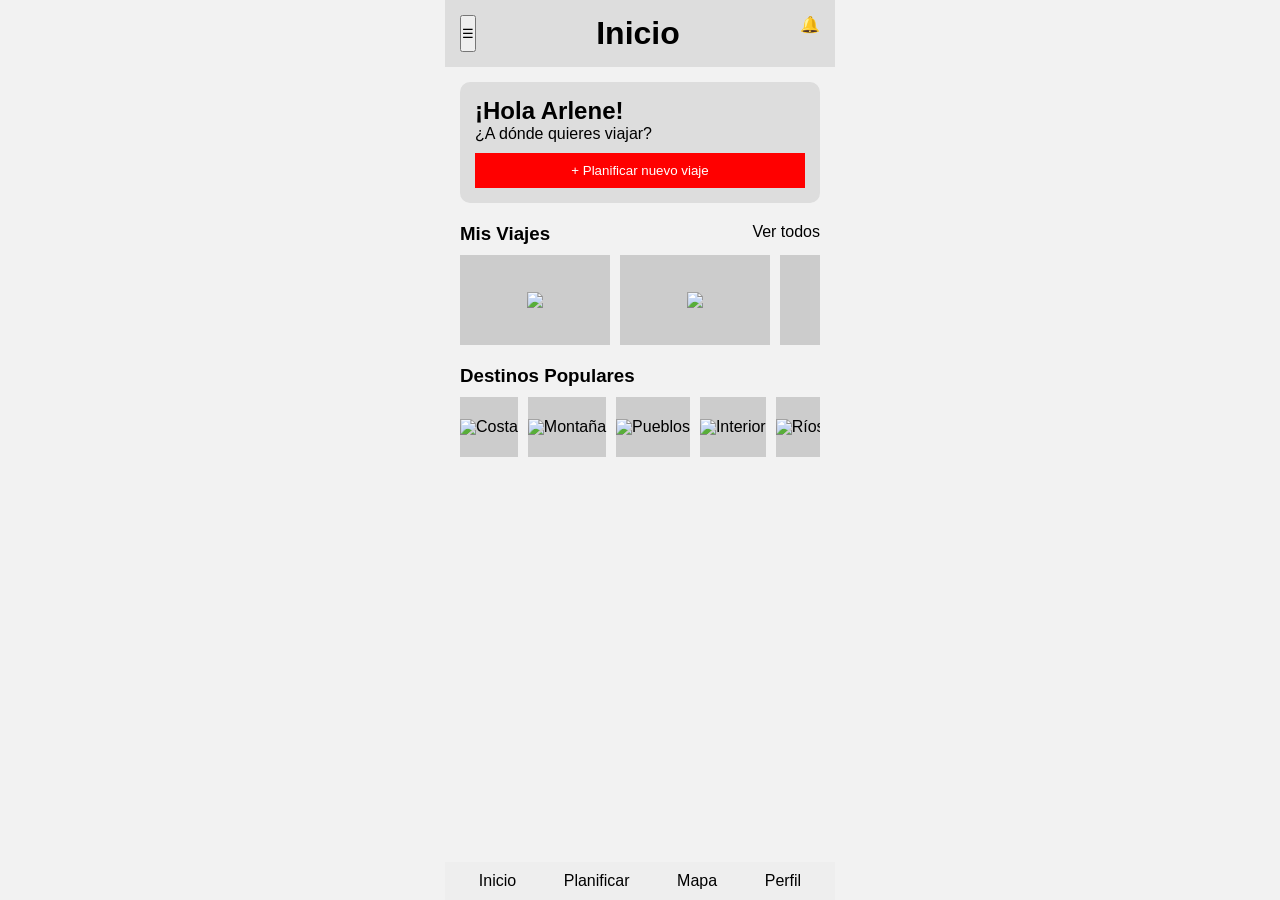
==== index.html @ 8dd20745 "Update index.html" ====
<!DOCTYPE html>
<html lang="es">
<head>
  <meta charset="UTF-8">
  <meta name="viewport" content="width=device-width, initial-scale=1.0">
  <title>Planicamper</title>
  <link rel="stylesheet" href="styles.css">
</head>
<body>

<!-- MENÚ -->
<div id="menu" class="menu">
  <div class="logo">LOGO PLANICAMPER</div>

  <div class="user">
    <div class="avatar"></div>
    <span>Arlene Mckinney</span>
  </div>

  <ul class="menu-items">
    <li>Inicio</li>
    <li>Mis viajes</li>
    <li>Planificar viaje</li>
    <li>Destinos</li>
    <li>Ruta</li>
    <li>Ajustes</li>
  </ul>
</div>

<div id="overlay" class="overlay"></div>

<!-- APP -->
<div class="app">

<header class="header">
  <button id="menuBtn">☰</button>
  <h1>Inicio</h1>
  <span>🔔</span>
</header>

<main class="content">

  <div class="welcome">
    <h2>¡Hola Arlene!</h2>
    <p>¿A dónde quieres viajar?</p>
    <button class="primary-btn">+ Planificar nuevo viaje</button>
  </div>

  <!-- MIS VIAJES -->
  <div class="section">
    <div class="section-header">
      <h3>Mis Viajes</h3>
      <span>Ver todos</span>
    </div>

    <div class="scroll-container">
      <div class="card"><img src="Iniciofotos/1.jpg"></div>
      <div class="card"><img src="Iniciofotos/2.jpg"></div>
      <div class="card"><img src="Iniciofotos/3.jpg"></div>
      <div class="card"><img src="Iniciofotos/4.jpg"></div>
      <div class="card"><img src="Iniciofotos/5.jpg"></div>
    </div>
  </div>

  <!-- DESTINOS -->
  <div class="section">
    <h3>Destinos Populares</h3>

    <div class="scroll-container">
      <div class="small-card">
        <img src="Iniciofotos/6.jpg">
        <span>Costa</span>
      </div>
      <div class="small-card">
        <img src="Iniciofotos/7.jpg">
        <span>Montaña</span>
      </div>
      <div class="small-card">
        <img src="Iniciofotos/8.jpg">
        <span>Pueblos</span>
      </div>
      <div class="small-card">
        <img src="Iniciofotos/9.jpg">
        <span>Interior</span>
      </div>
      <div class="small-card">
        <img src="Iniciofotos/10.jpg">
        <span>Ríos</span>
      </div>
    </div>
  </div>

</main>

<nav class="bottom-nav">
  <div>Inicio</div>
  <div>Planificar</div>
  <div>Mapa</div>
  <div>Perfil</div>
</nav>

</div>

<script src="script.js"></script>
</body>
</html>
</html>
---- styles.css ----
* {
  margin: 0;
  padding: 0;
  box-sizing: border-box;
  font-family: Arial;
}

body {
  background: #f2f2f2;
  max-width: 390px;
  margin: auto;
}

/* MENU */
.menu {
  position: fixed;
  left: -260px;
  top: 0;
  width: 260px;
  height: 100%;
  background: #2f2f2f;
  color: white;
  transition: 0.3s;
  z-index: 1000;
  padding: 20px;
}

.menu.active {
  left: 0;
}

.overlay {
  position: fixed;
  width: 100%;
  height: 100%;
  background: rgba(0,0,0,0.4);
  opacity: 0;
  visibility: hidden;
  transition: 0.3s;
}

.overlay.active {
  opacity: 1;
  visibility: visible;
}

/* HEADER */
.header {
  display: flex;
  justify-content: space-between;
  background: #ddd;
  padding: 15px;
}

/* CONTENT */
.content {
  padding: 15px;
}

/* WELCOME */
.welcome {
  background: #ddd;
  padding: 15px;
  border-radius: 10px;
}

.primary-btn {
  background: red;
  color: white;
  border: none;
  padding: 10px;
  margin-top: 10px;
  width: 100%;
}

/* SECTION */
.section {
  margin-top: 20px;
}

.section-header {
  display: flex;
  justify-content: space-between;
}

/* 🔥 SCROLL REAL */
.scroll-container {
  display: flex;
  overflow-x: scroll;
  gap: 10px;
  margin-top: 10px;
}

/* IMPORTANTE */
.card {
  min-width: 150px; /* 👈 fuerza scroll */
  height: 90px;
  background: #ccc;
  display: flex;
  justify-content: center;
  align-items: center;
}

/* DESTINOS */
.cards {
  display: flex;
  gap: 10px;
  margin-top: 10px;
}

.small-card {
  flex: 1;
  background: #ccc;
  height: 60px;
  display: flex;
  justify-content: center;
  align-items: center;
}

/* NAV */
.bottom-nav {
  position: fixed;
  bottom: 0;
  width: 100%;
  max-width: 390px;
  display: flex;
  justify-content: space-around;
  background: #eee;
  padding: 10px;
}
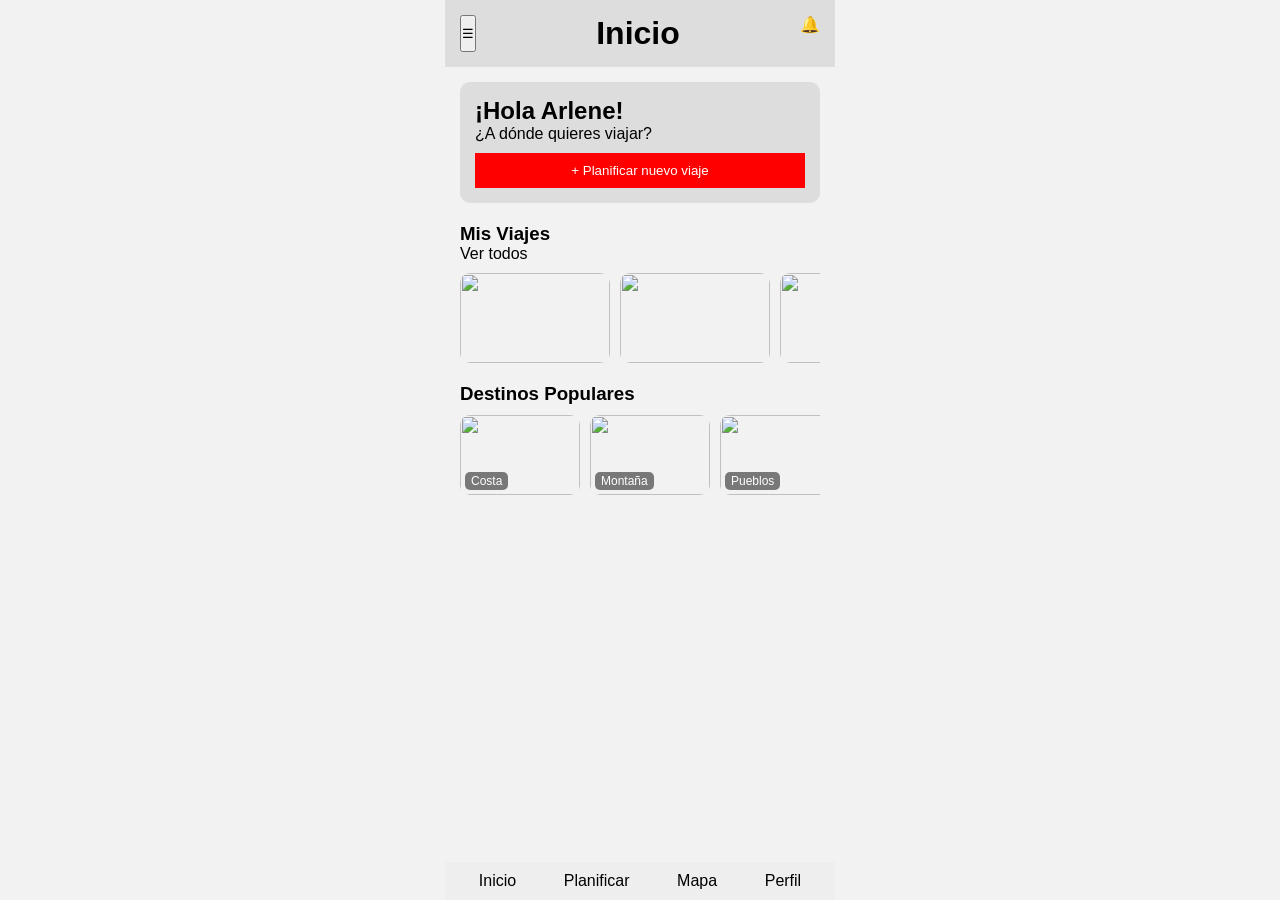
==== commit b7bea522: "Update index.html" ====
--- a/index.html
+++ b/index.html
@@ -104,4 +104,3 @@
 <script src="script.js"></script>
 </body>
 </html>
-</html>
--- a/styles.css
+++ b/styles.css
@@ -78,43 +78,58 @@
   margin-top: 20px;
 }
 
-.section-header {
+/* SCROLL */
+.scroll-container {
   display: flex;
-  justify-content: space-between;
+  overflow-x: auto;
+  gap: 10px;
+  margin-top: 10px;
+  cursor: grab;
 }
 
-/* 🔥 SCROLL REAL */
-.scroll-container {
-  display: flex;
-  overflow-x: scroll;
-  gap: 10px;
-  margin-top: 10px;
+.scroll-container::-webkit-scrollbar {
+  display: none;
 }
 
-/* IMPORTANTE */
+/* MIS VIAJES */
 .card {
-  min-width: 150px; /* 👈 fuerza scroll */
+  min-width: 150px;
   height: 90px;
-  background: #ccc;
-  display: flex;
-  justify-content: center;
-  align-items: center;
+  border-radius: 10px;
+  overflow: hidden;
+}
+
+.card img {
+  width: 100%;
+  height: 100%;
+  object-fit: cover;
 }
 
 /* DESTINOS */
-.cards {
-  display: flex;
-  gap: 10px;
-  margin-top: 10px;
+.small-card {
+  min-width: 120px;
+  height: 80px;
+  position: relative;
+  border-radius: 10px;
+  overflow: hidden;
+  flex: 0 0 auto;
 }
 
-.small-card {
-  flex: 1;
-  background: #ccc;
-  height: 60px;
-  display: flex;
-  justify-content: center;
-  align-items: center;
+.small-card img {
+  width: 100%;
+  height: 100%;
+  object-fit: cover;
+}
+
+.small-card span {
+  position: absolute;
+  bottom: 5px;
+  left: 5px;
+  color: white;
+  font-size: 12px;
+  background: rgba(0,0,0,0.5);
+  padding: 2px 6px;
+  border-radius: 5px;
 }
 
 /* NAV */
@@ -127,4 +142,4 @@
   justify-content: space-around;
   background: #eee;
   padding: 10px;
-}+}
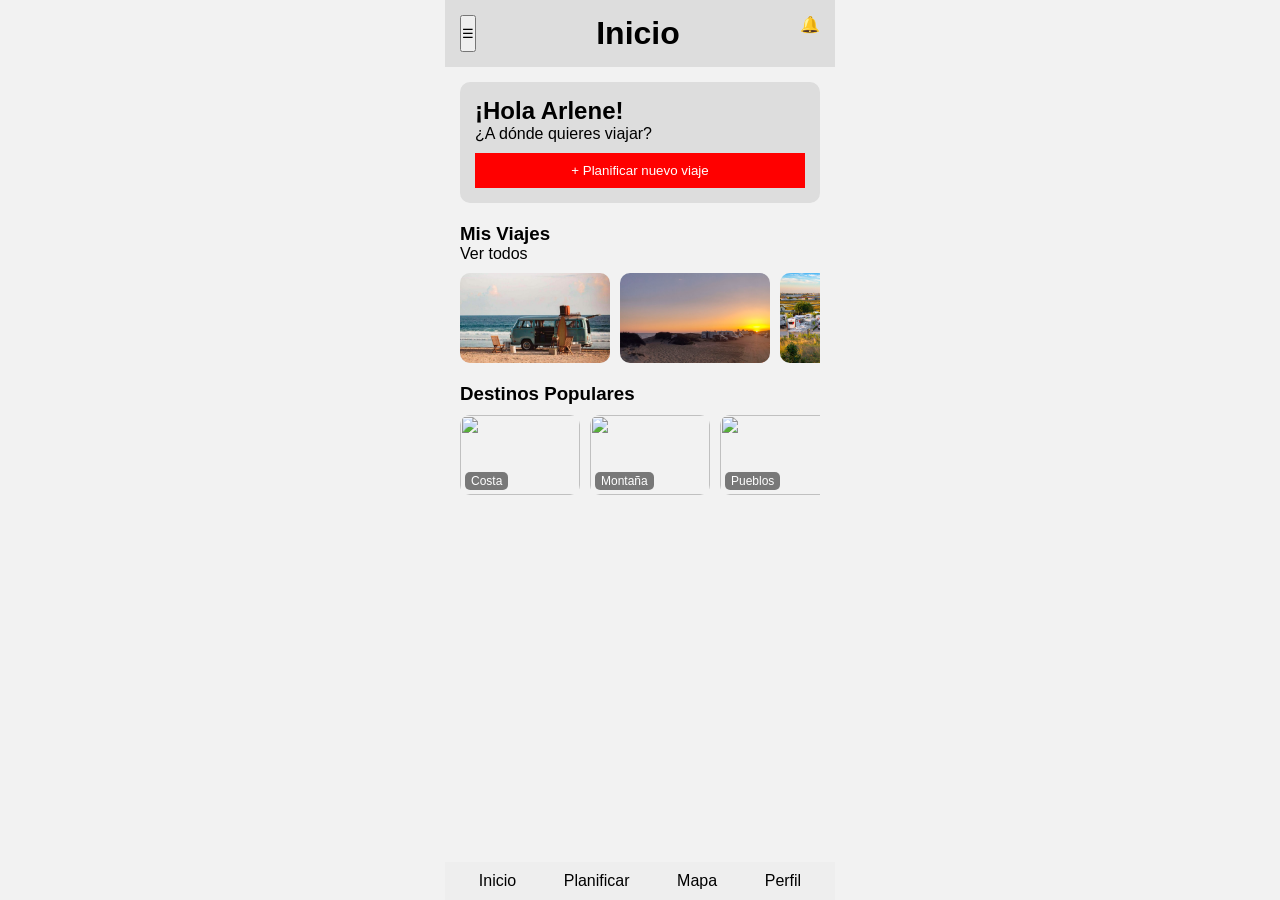
==== commit dbdcd7ce: "Update index.html" ====
--- a/index.html
+++ b/index.html
@@ -54,11 +54,11 @@
     </div>
 
     <div class="scroll-container">
-      <div class="card"><img src="Iniciofotos/1.jpg"></div>
-      <div class="card"><img src="Iniciofotos/2.jpg"></div>
-      <div class="card"><img src="Iniciofotos/3.jpg"></div>
-      <div class="card"><img src="Iniciofotos/4.jpg"></div>
-      <div class="card"><img src="Iniciofotos/5.jpg"></div>
+      <div class="card"><img src="InicioFotos/1.jpg"></div>
+      <div class="card"><img src="InicioFotos/2.jpg"></div>
+      <div class="card"><img src="InicioFotos/3.jpg"></div>
+      <div class="card"><img src="InicioFotos/4.jpg"></div>
+      <div class="card"><img src="InicioFotos/5.jpg"></div>
     </div>
   </div>
 
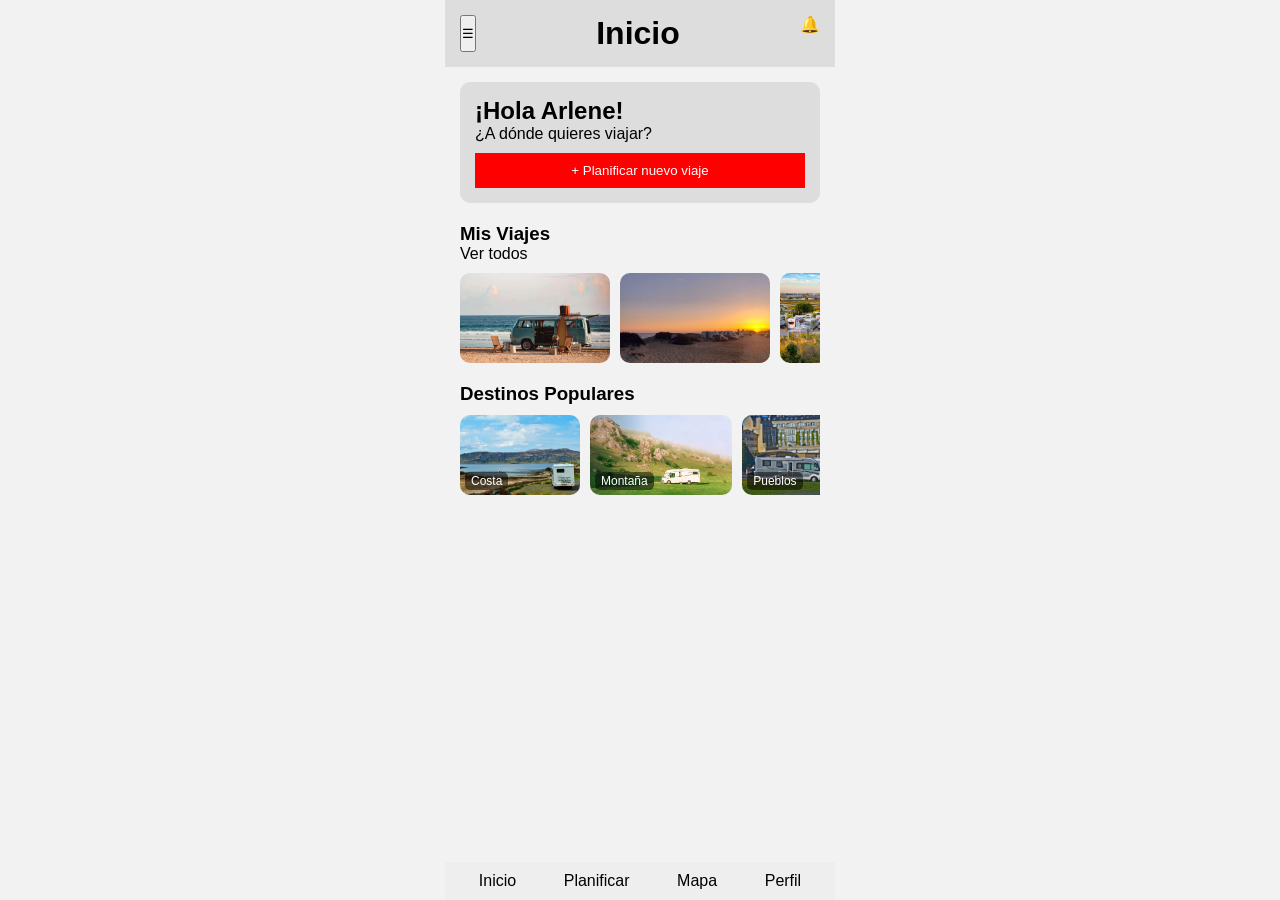
==== commit e9097bc6: "Update index.html" ====
--- a/index.html
+++ b/index.html
@@ -68,23 +68,23 @@
 
     <div class="scroll-container">
       <div class="small-card">
-        <img src="Iniciofotos/6.jpg">
+        <img src="InicioFotos/6.jpg">
         <span>Costa</span>
       </div>
       <div class="small-card">
-        <img src="Iniciofotos/7.jpg">
+        <img src="InicioFotos/7.jpg">
         <span>Montaña</span>
       </div>
       <div class="small-card">
-        <img src="Iniciofotos/8.jpg">
+        <img src="InicioFotos/8.jpg">
         <span>Pueblos</span>
       </div>
       <div class="small-card">
-        <img src="Iniciofotos/9.jpg">
+        <img src="InicioFotos/9.jpg">
         <span>Interior</span>
       </div>
       <div class="small-card">
-        <img src="Iniciofotos/10.jpg">
+        <img src="InicioFotos/10.jpg">
         <span>Ríos</span>
       </div>
     </div>
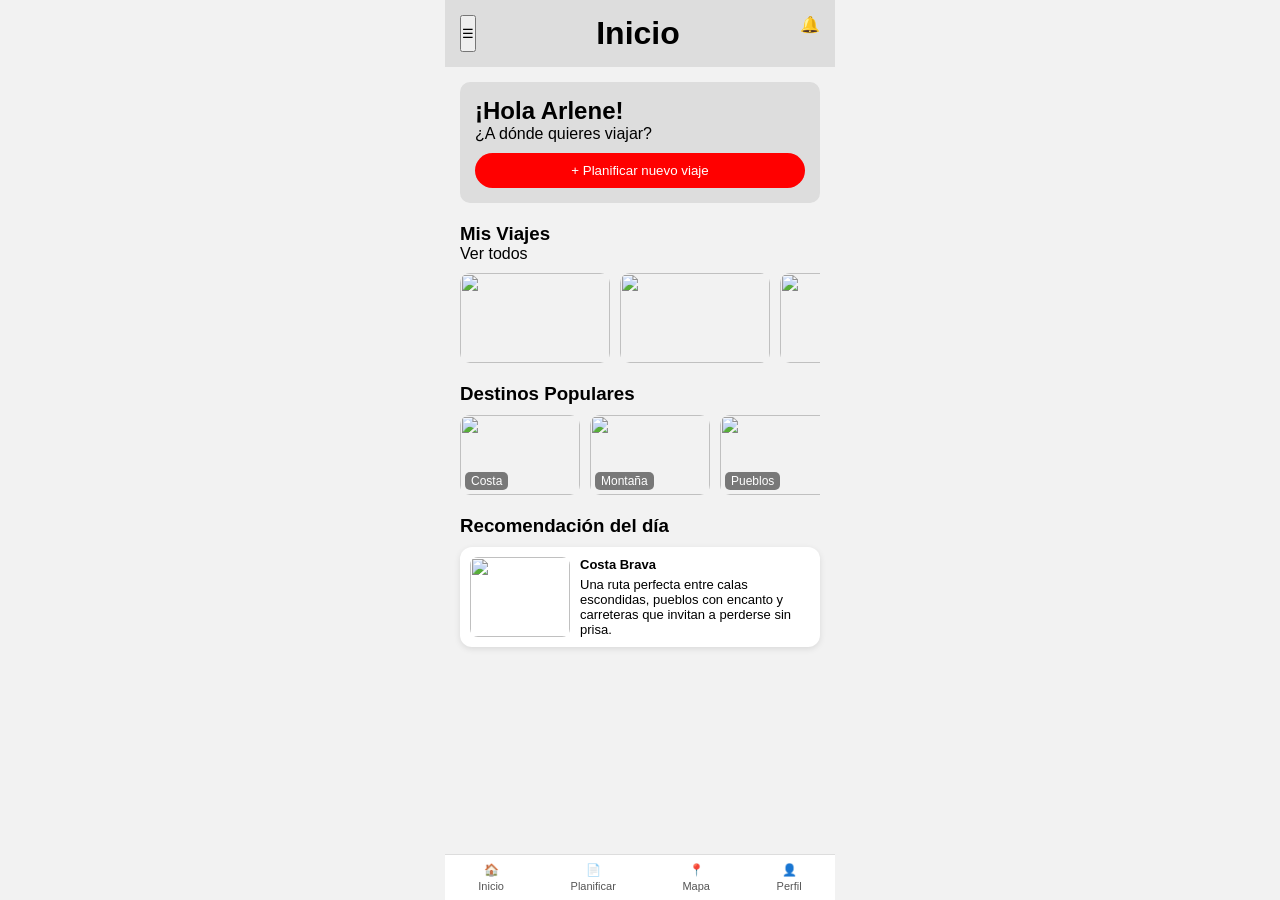
==== commit d265c0b3: "Add files via upload" ====
--- a/index.html
+++ b/index.html
@@ -8,28 +8,31 @@
 </head>
 <body>
 
-<!-- MENÚ -->
 <div id="menu" class="menu">
-  <div class="logo">LOGO PLANICAMPER</div>
+  <div>
+    <div class="logo">LOGO PLANICAMPER</div>
 
-  <div class="user">
-    <div class="avatar"></div>
-    <span>Arlene Mckinney</span>
+    <div class="user">
+      <div class="avatar"></div>
+      <span>Arlene Mckinney</span>
+    </div>
+
+    <ul class="menu-items">
+      <li>🏠 Inicio</li>
+      <li>💾 Mis Viajes Guardados</li>
+      <li>➕ Planificar Nuevo Viaje</li>
+      <li>🌍 Destinos populares</li>
+      <li>🗺️ Tu ruta</li>
+      <li>⚙️ Ajustes</li>
+      <li>❓ Ayuda</li>
+      <li>✉️ Enviar Feedback</li>
+      <li>🚪 Cerrar sesión</li>
+    </ul>
   </div>
-
-  <ul class="menu-items">
-    <li>Inicio</li>
-    <li>Mis viajes</li>
-    <li>Planificar viaje</li>
-    <li>Destinos</li>
-    <li>Ruta</li>
-    <li>Ajustes</li>
-  </ul>
 </div>
 
 <div id="overlay" class="overlay"></div>
 
-<!-- APP -->
 <div class="app">
 
 <header class="header">
@@ -54,11 +57,11 @@
     </div>
 
     <div class="scroll-container">
-      <div class="card"><img src="InicioFotos/1.jpg"></div>
-      <div class="card"><img src="InicioFotos/2.jpg"></div>
-      <div class="card"><img src="InicioFotos/3.jpg"></div>
-      <div class="card"><img src="InicioFotos/4.jpg"></div>
-      <div class="card"><img src="InicioFotos/5.jpg"></div>
+      <div class="card"><img src="Iniciofotos/1.jpg"></div>
+      <div class="card"><img src="Iniciofotos/2.jpg"></div>
+      <div class="card"><img src="Iniciofotos/3.jpg"></div>
+      <div class="card"><img src="Iniciofotos/4.jpg"></div>
+      <div class="card"><img src="Iniciofotos/5.jpg"></div>
     </div>
   </div>
 
@@ -68,24 +71,38 @@
 
     <div class="scroll-container">
       <div class="small-card">
-        <img src="InicioFotos/6.jpg">
+        <img src="Iniciofotos/6.jpg">
         <span>Costa</span>
       </div>
       <div class="small-card">
-        <img src="InicioFotos/7.jpg">
+        <img src="Iniciofotos/7.jpg">
         <span>Montaña</span>
       </div>
       <div class="small-card">
-        <img src="InicioFotos/8.jpg">
+        <img src="Iniciofotos/8.jpg">
         <span>Pueblos</span>
       </div>
       <div class="small-card">
-        <img src="InicioFotos/9.jpg">
+        <img src="Iniciofotos/9.jpg">
         <span>Interior</span>
       </div>
       <div class="small-card">
-        <img src="InicioFotos/10.jpg">
+        <img src="Iniciofotos/10.jpg">
         <span>Ríos</span>
+      </div>
+    </div>
+  </div>
+
+  <!-- 🔥 RECOMENDACIÓN DEL DÍA -->
+  <div class="section">
+    <h3>Recomendación del día</h3>
+
+    <div class="recommendation">
+      <img src="Iniciofotos/11.jpg">
+
+      <div class="rec-text">
+        <strong>Costa Brava</strong>
+        <p>Una ruta perfecta entre calas escondidas, pueblos con encanto y carreteras que invitan a perderse sin prisa.</p>
       </div>
     </div>
   </div>
@@ -93,14 +110,14 @@
 </main>
 
 <nav class="bottom-nav">
-  <div>Inicio</div>
-  <div>Planificar</div>
-  <div>Mapa</div>
-  <div>Perfil</div>
+  <div>🏠<span>Inicio</span></div>
+  <div>📄<span>Planificar</span></div>
+  <div>📍<span>Mapa</span></div>
+  <div>👤<span>Perfil</span></div>
 </nav>
 
 </div>
 
 <script src="script.js"></script>
 </body>
-</html>
+</html>
--- a/styles.css
+++ b/styles.css
@@ -22,13 +22,73 @@
   color: white;
   transition: 0.3s;
   z-index: 1000;
-  padding: 20px;
+  padding: 20px 15px;
+  display: flex;
+  flex-direction: column;
+  justify-content: space-between;
 }
 
 .menu.active {
   left: 0;
 }
 
+/* HEADER MENU */
+.logo {
+  border: 1px solid #555;
+  padding: 15px;
+  text-align: center;
+  margin-bottom: 20px;
+  font-weight: bold;
+}
+
+.user {
+  display: flex;
+  align-items: center;
+  margin-bottom: 25px;
+  gap: 10px;
+}
+
+.avatar {
+  width: 40px;
+  height: 40px;
+  background: gray;
+  border-radius: 50%;
+}
+
+/* LISTA MENU */
+.menu-items {
+  list-style: none;
+  flex-grow: 1;
+}
+
+.menu-items li {
+  display: flex;
+  align-items: center;
+  gap: 12px;
+  padding: 12px 10px;
+  border-radius: 8px;
+  font-size: 14px;
+  transition: 0.2s;
+  cursor: pointer;
+}
+
+.menu-items li:not(:last-child) {
+  margin-bottom: 5px;
+}
+
+.menu-items li:hover {
+  background: #444;
+}
+
+/* SEPARAR CERRAR SESIÓN */
+.menu-items li:last-child {
+  margin-top: 20px;
+  border-top: 1px solid #555;
+  padding-top: 15px;
+  color: #ff6b6b;
+}
+
+/* OVERLAY */
 .overlay {
   position: fixed;
   width: 100%;
@@ -71,6 +131,7 @@
   padding: 10px;
   margin-top: 10px;
   width: 100%;
+  border-radius: 20px;
 }
 
 /* SECTION */
@@ -84,14 +145,13 @@
   overflow-x: auto;
   gap: 10px;
   margin-top: 10px;
-  cursor: grab;
 }
 
 .scroll-container::-webkit-scrollbar {
   display: none;
 }
 
-/* MIS VIAJES */
+/* CARDS */
 .card {
   min-width: 150px;
   height: 90px;
@@ -132,7 +192,7 @@
   border-radius: 5px;
 }
 
-/* NAV */
+/* NAVBAR MEJORADA */
 .bottom-nav {
   position: fixed;
   bottom: 0;
@@ -140,6 +200,53 @@
   max-width: 390px;
   display: flex;
   justify-content: space-around;
-  background: #eee;
+  background: #ffffff;
+  padding: 8px 0;
+  border-top: 1px solid #ddd;
+}
+
+.bottom-nav div {
+  display: flex;
+  flex-direction: column;
+  align-items: center;
+  font-size: 12px;
+  color: #555;
+  gap: 3px;
+}
+
+.bottom-nav div span {
+  font-size: 11px;
+}
+
+.bottom-nav div:hover {
+  color: red;
+}
+
+/* RECOMENDACIÓN */
+.recommendation {
+  display: flex;
+  gap: 10px;
+  background: #fff;
   padding: 10px;
-}
+  border-radius: 12px;
+  margin-top: 10px;
+  box-shadow: 0 2px 6px rgba(0,0,0,0.1);
+}
+
+.recommendation img {
+  width: 100px;
+  height: 80px;
+  object-fit: cover;
+  border-radius: 8px;
+}
+
+.rec-text {
+  display: flex;
+  flex-direction: column;
+  justify-content: center;
+  font-size: 13px;
+}
+
+.rec-text strong {
+  margin-bottom: 5px;
+}
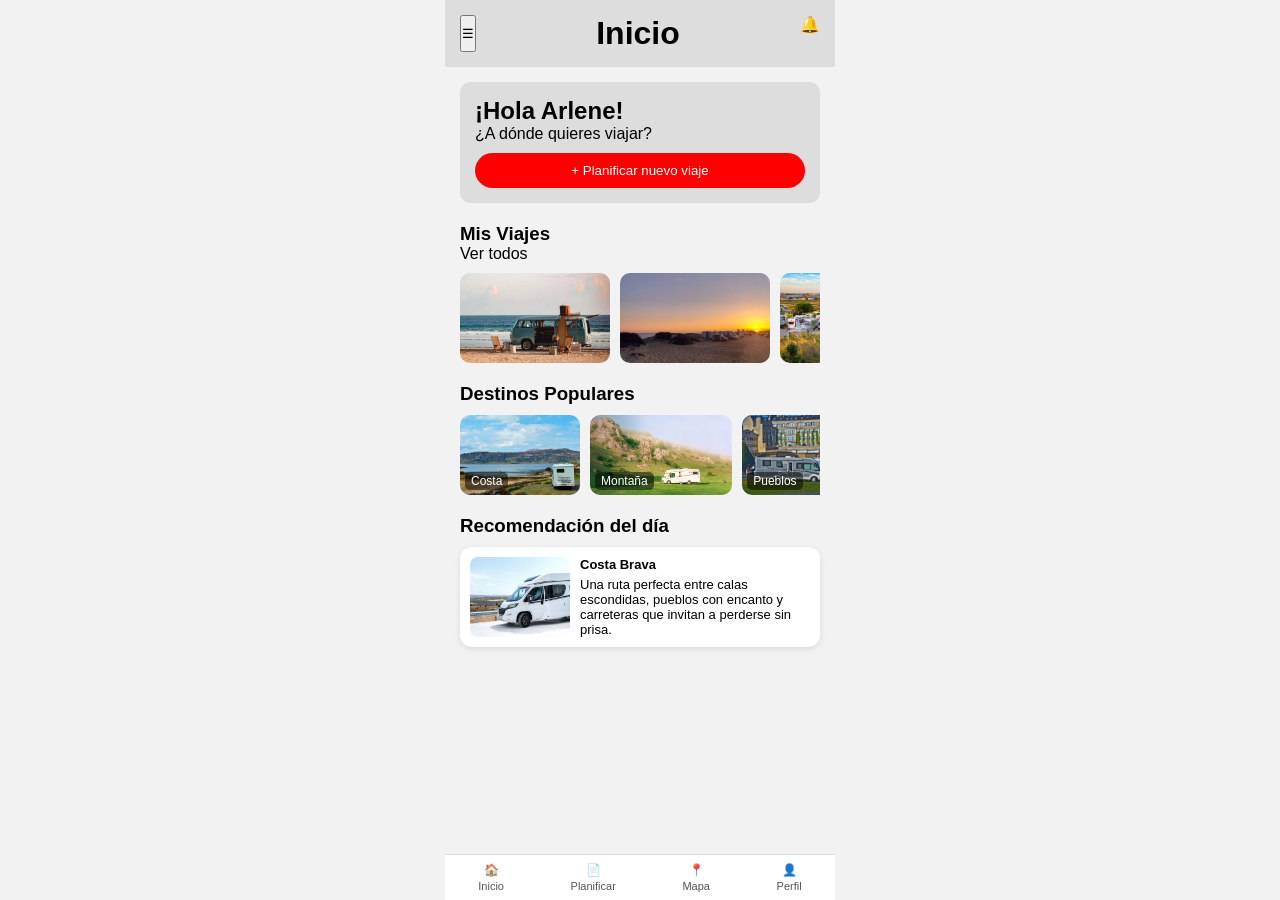
==== commit 5d50d67a: "Add files via upload" ====
--- a/index.html
+++ b/index.html
@@ -57,11 +57,11 @@
     </div>
 
     <div class="scroll-container">
-      <div class="card"><img src="Iniciofotos/1.jpg"></div>
-      <div class="card"><img src="Iniciofotos/2.jpg"></div>
-      <div class="card"><img src="Iniciofotos/3.jpg"></div>
-      <div class="card"><img src="Iniciofotos/4.jpg"></div>
-      <div class="card"><img src="Iniciofotos/5.jpg"></div>
+      <div class="card"><img src="InicioFotos/1.jpg"></div>
+      <div class="card"><img src="InicioFotos/2.jpg"></div>
+      <div class="card"><img src="InicioFotos/3.jpg"></div>
+      <div class="card"><img src="InicioFotos/4.jpg"></div>
+      <div class="card"><img src="InicioFotos/5.jpg"></div>
     </div>
   </div>
 
@@ -71,23 +71,23 @@
 
     <div class="scroll-container">
       <div class="small-card">
-        <img src="Iniciofotos/6.jpg">
+        <img src="InicioFotos/6.jpg">
         <span>Costa</span>
       </div>
       <div class="small-card">
-        <img src="Iniciofotos/7.jpg">
+        <img src="InicioFotos/7.jpg">
         <span>Montaña</span>
       </div>
       <div class="small-card">
-        <img src="Iniciofotos/8.jpg">
+        <img src="InicioFotos/8.jpg">
         <span>Pueblos</span>
       </div>
       <div class="small-card">
-        <img src="Iniciofotos/9.jpg">
+        <img src="InicioFotos/9.jpg">
         <span>Interior</span>
       </div>
       <div class="small-card">
-        <img src="Iniciofotos/10.jpg">
+        <img src="InicioFotos/10.jpg">
         <span>Ríos</span>
       </div>
     </div>
@@ -98,7 +98,7 @@
     <h3>Recomendación del día</h3>
 
     <div class="recommendation">
-      <img src="Iniciofotos/11.jpg">
+      <img src="InicioFotos/11.jpg">
 
       <div class="rec-text">
         <strong>Costa Brava</strong>
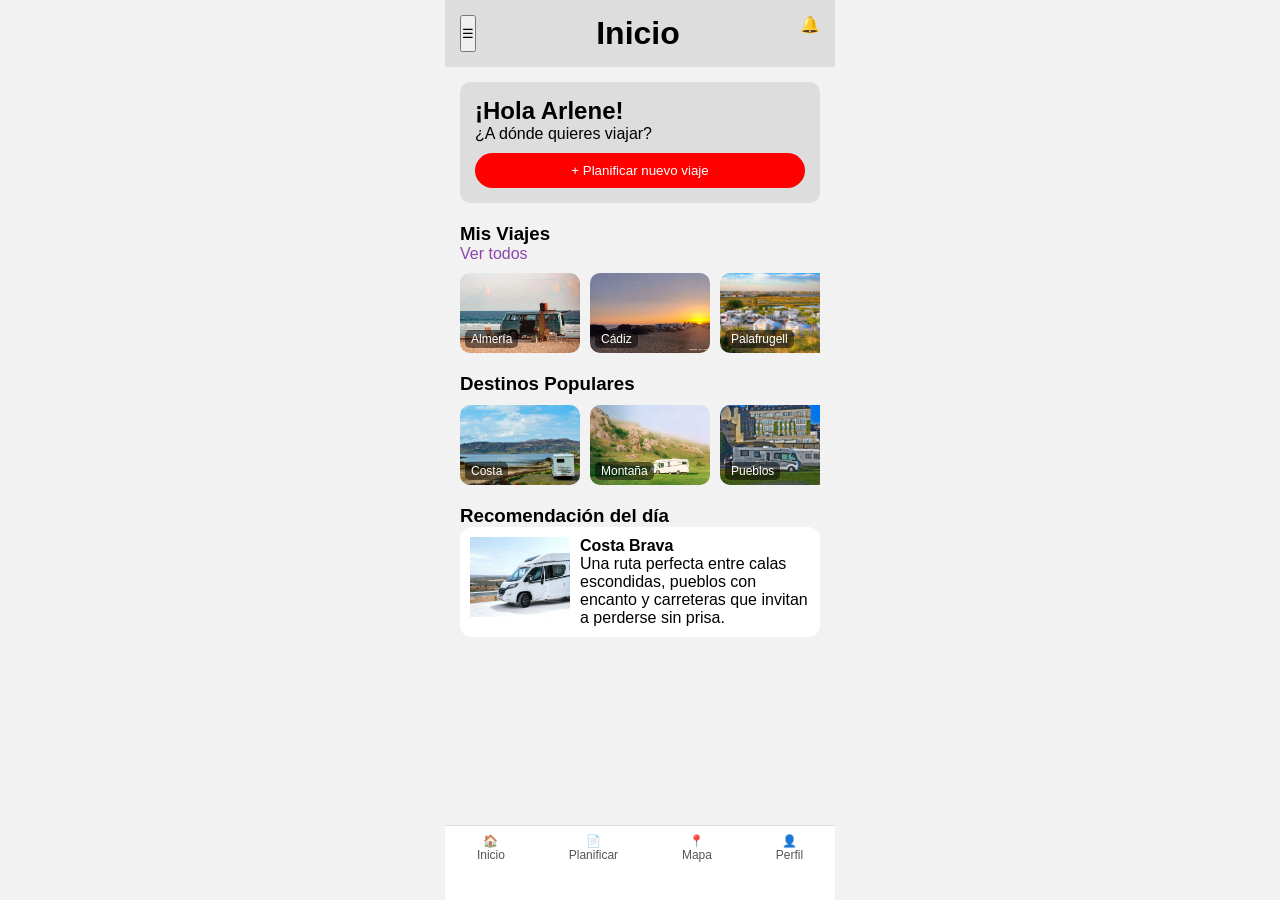
==== commit 95384e86: "Add files via upload" ====
--- a/index.html
+++ b/index.html
@@ -2,7 +2,7 @@
 <html lang="es">
 <head>
   <meta charset="UTF-8">
-  <meta name="viewport" content="width=device-width, initial-scale=1.0">
+  <meta name="viewport" content="width=device-width, initial-scale=1.0, viewport-fit=cover">
   <title>Planicamper</title>
   <link rel="stylesheet" href="styles.css">
 </head>
@@ -18,15 +18,15 @@
     </div>
 
     <ul class="menu-items">
-      <li>🏠 Inicio</li>
-      <li>💾 Mis Viajes Guardados</li>
-      <li>➕ Planificar Nuevo Viaje</li>
-      <li>🌍 Destinos populares</li>
-      <li>🗺️ Tu ruta</li>
-      <li>⚙️ Ajustes</li>
-      <li>❓ Ayuda</li>
-      <li>✉️ Enviar Feedback</li>
-      <li>🚪 Cerrar sesión</li>
+        <li onclick="location.href='index.html'">🏠 Inicio</li>
+        <li onclick="location.href='misviajes.html'">💾 Mis Viajes Guardados</li>
+        <li onclick="location.href='planificar.html'">➕ Planificar Nuevo Viaje</li>
+        <li>🌍 Destinos populares</li>
+        <li>🗺️ Tu ruta</li>
+        <li>⚙️ Ajustes</li>
+        <li>❓ Ayuda</li>
+        <li>✉️ Enviar Feedback</li>
+        <li>🚪 Cerrar sesión</li>
     </ul>
   </div>
 </div>
@@ -46,78 +46,74 @@
   <div class="welcome">
     <h2>¡Hola Arlene!</h2>
     <p>¿A dónde quieres viajar?</p>
-    <button class="primary-btn">+ Planificar nuevo viaje</button>
+    <button class="primary-btn" onclick="location.href='planificar.html'">+ Planificar nuevo viaje</button>
   </div>
 
-  <!-- MIS VIAJES -->
-  <div class="section">
-    <div class="section-header">
-      <h3>Mis Viajes</h3>
-      <span>Ver todos</span>
+<div class="section">
+  <div class="section-header">
+    <h3>Mis Viajes</h3>
+    <span onclick="location.href='misviajes.html'" style="cursor: pointer; color: #8e44ad;">Ver todos</span>
+  </div>
+
+  <div class="scroll-container">
+    <div class="small-card" onclick="location.href='misviajes.html?id=1'">
+      <img src="InicioFotos/1.jpg">
+      <span>Almería</span>
     </div>
-
-    <div class="scroll-container">
-      <div class="card"><img src="InicioFotos/1.jpg"></div>
-      <div class="card"><img src="InicioFotos/2.jpg"></div>
-      <div class="card"><img src="InicioFotos/3.jpg"></div>
-      <div class="card"><img src="InicioFotos/4.jpg"></div>
-      <div class="card"><img src="InicioFotos/5.jpg"></div>
+    <div class="small-card" onclick="location.href='misviajes.html?id=2'">
+      <img src="InicioFotos/2.jpg">
+      <span>Cádiz</span>
+    </div>
+    <div class="small-card" onclick="location.href='misviajes.html?id=3'">
+      <img src="InicioFotos/3.jpg">
+      <span>Palafrugell</span>
+    </div>
+    <div class="small-card" onclick="location.href='misviajes.html?id=4'">
+      <img src="InicioFotos/4.jpg">
+      <span>Pirineos</span>
+    </div>
+    <div class="small-card" onclick="location.href='misviajes.html?id=5'">
+      <img src="InicioFotos/5.jpg">
+      <span>Alpes</span>
     </div>
   </div>
+</div>
 
-  <!-- DESTINOS -->
-  <div class="section">
-    <h3>Destinos Populares</h3>
+<div class="section">
+  <h3>Destinos Populares</h3>
 
-    <div class="scroll-container">
-      <div class="small-card">
-        <img src="InicioFotos/6.jpg">
-        <span>Costa</span>
-      </div>
-      <div class="small-card">
-        <img src="InicioFotos/7.jpg">
-        <span>Montaña</span>
-      </div>
-      <div class="small-card">
-        <img src="InicioFotos/8.jpg">
-        <span>Pueblos</span>
-      </div>
-      <div class="small-card">
-        <img src="InicioFotos/9.jpg">
-        <span>Interior</span>
-      </div>
-      <div class="small-card">
-        <img src="InicioFotos/10.jpg">
-        <span>Ríos</span>
-      </div>
+  <div class="scroll-container">
+    <div class="small-card"><img src="InicioFotos/6.jpg"><span>Costa</span></div>
+    <div class="small-card"><img src="InicioFotos/7.jpg"><span>Montaña</span></div>
+    <div class="small-card"><img src="InicioFotos/8.jpg"><span>Pueblos</span></div>
+    <div class="small-card"><img src="InicioFotos/9.jpg"><span>Interior</span></div>
+    <div class="small-card"><img src="InicioFotos/10.jpg"><span>Ríos</span></div>
+  </div>
+</div>
+
+<div class="section">
+  <h3>Recomendación del día</h3>
+
+  <div class="recommendation">
+    <img src="InicioFotos/11.jpg">
+    <div class="rec-text">
+      <strong>Costa Brava</strong>
+      <p>Una ruta perfecta entre calas escondidas, pueblos con encanto y carreteras que invitan a perderse sin prisa.</p>
     </div>
   </div>
-
-  <!-- 🔥 RECOMENDACIÓN DEL DÍA -->
-  <div class="section">
-    <h3>Recomendación del día</h3>
-
-    <div class="recommendation">
-      <img src="InicioFotos/11.jpg">
-
-      <div class="rec-text">
-        <strong>Costa Brava</strong>
-        <p>Una ruta perfecta entre calas escondidas, pueblos con encanto y carreteras que invitan a perderse sin prisa.</p>
-      </div>
-    </div>
-  </div>
+</div>
 
 </main>
 
 <nav class="bottom-nav">
-  <div>🏠<span>Inicio</span></div>
-  <div>📄<span>Planificar</span></div>
+  <div onclick="location.href='index.html'">🏠<span>Inicio</span></div>
+  <div onclick="location.href='planificar.html'">📄<span>Planificar</span></div>
   <div>📍<span>Mapa</span></div>
   <div>👤<span>Perfil</span></div>
 </nav>
 
 </div>
 
-<script src="script.js"></script>
+<script src="inicio.js"></script>
 </body>
 </html>
--- a/styles.css
+++ b/styles.css
@@ -1,3 +1,6 @@
+/* ===================================================== */
+/* =================== RESET GENERAL ==================== */
+/* ===================================================== */
 * {
   margin: 0;
   padding: 0;
@@ -9,9 +12,46 @@
   background: #f2f2f2;
   max-width: 390px;
   margin: auto;
-}
-
-/* MENU */
+  overflow-x: hidden;
+  width: 100%; /* 🔧 FIX APK */
+}
+
+/* ===================================================== */
+/* ======================= APP BASE ===================== */
+/* ===================================================== */
+.app {
+  min-height: 100vh;
+  display: flex;
+  flex-direction: column;
+}
+
+/* HEADER */
+.header {
+  display: flex;
+  justify-content: space-between;
+  background: #ddd;
+  padding: 15px;
+
+  /* 🔧 FIX APK (barra superior Android) */
+  padding-top: calc(15px + env(safe-area-inset-top));
+
+  position: sticky;
+  top: 0;
+  z-index: 10;
+}
+
+/* CONTENIDO */
+.content {
+  padding: 15px;
+
+  /* 🔧 FIX APK (espacio para navbar inferior) */
+  padding-bottom: calc(120px + env(safe-area-inset-bottom));
+
+  flex: 1;
+  overflow-y: auto;
+}
+
+/* MENÚ */
 .menu {
   position: fixed;
   left: -260px;
@@ -21,18 +61,16 @@
   background: #2f2f2f;
   color: white;
   transition: 0.3s;
-  z-index: 1000;
+  z-index: 10000;
   padding: 20px 15px;
   display: flex;
   flex-direction: column;
-  justify-content: space-between;
 }
 
 .menu.active {
   left: 0;
 }
 
-/* HEADER MENU */
 .logo {
   border: 1px solid #555;
   padding: 15px;
@@ -55,10 +93,8 @@
   border-radius: 50%;
 }
 
-/* LISTA MENU */
 .menu-items {
   list-style: none;
-  flex-grow: 1;
 }
 
 .menu-items li {
@@ -68,19 +104,13 @@
   padding: 12px 10px;
   border-radius: 8px;
   font-size: 14px;
-  transition: 0.2s;
   cursor: pointer;
-}
-
-.menu-items li:not(:last-child) {
-  margin-bottom: 5px;
 }
 
 .menu-items li:hover {
   background: #444;
 }
 
-/* SEPARAR CERRAR SESIÓN */
 .menu-items li:last-child {
   margin-top: 20px;
   border-top: 1px solid #555;
@@ -96,7 +126,8 @@
   background: rgba(0,0,0,0.4);
   opacity: 0;
   visibility: hidden;
-  transition: 0.3s;
+
+  z-index: 9999; /* 🔧 FIX APK */
 }
 
 .overlay.active {
@@ -104,20 +135,34 @@
   visibility: visible;
 }
 
-/* HEADER */
-.header {
-  display: flex;
-  justify-content: space-between;
-  background: #ddd;
-  padding: 15px;
-}
-
-/* CONTENT */
-.content {
-  padding: 15px;
-}
-
-/* WELCOME */
+/* NAVBAR */
+.bottom-nav {
+  position: fixed;
+  bottom: 0;
+  width: 100%;
+  max-width: 390px;
+  display: flex;
+  justify-content: space-around;
+  background: #ffffff;
+  border-top: 1px solid #ddd;
+
+  /* 🔧 FIX APK (barra inferior Android) */
+  padding: 8px 0;
+  padding-bottom: calc(15px + env(safe-area-inset-bottom));
+  height: calc(75px + env(safe-area-inset-bottom));
+
+  z-index: 100;
+}
+
+.bottom-nav div {
+  display: flex;
+  flex-direction: column;
+  align-items: center;
+  font-size: 12px;
+  color: #555;
+}
+
+/* INICIO */
 .welcome {
   background: #ddd;
   padding: 15px;
@@ -134,12 +179,10 @@
   border-radius: 20px;
 }
 
-/* SECTION */
 .section {
   margin-top: 20px;
 }
 
-/* SCROLL */
 .scroll-container {
   display: flex;
   overflow-x: auto;
@@ -151,7 +194,6 @@
   display: none;
 }
 
-/* CARDS */
 .card {
   min-width: 150px;
   height: 90px;
@@ -165,14 +207,12 @@
   object-fit: cover;
 }
 
-/* DESTINOS */
 .small-card {
   min-width: 120px;
   height: 80px;
   position: relative;
   border-radius: 10px;
   overflow: hidden;
-  flex: 0 0 auto;
 }
 
 .small-card img {
@@ -192,61 +232,191 @@
   border-radius: 5px;
 }
 
-/* NAVBAR MEJORADA */
-.bottom-nav {
-  position: fixed;
-  bottom: 0;
-  width: 100%;
-  max-width: 390px;
-  display: flex;
-  justify-content: space-around;
-  background: #ffffff;
-  padding: 8px 0;
-  border-top: 1px solid #ddd;
-}
-
-.bottom-nav div {
-  display: flex;
-  flex-direction: column;
-  align-items: center;
-  font-size: 12px;
-  color: #555;
-  gap: 3px;
-}
-
-.bottom-nav div span {
-  font-size: 11px;
-}
-
-.bottom-nav div:hover {
-  color: red;
-}
-
-/* RECOMENDACIÓN */
 .recommendation {
   display: flex;
   gap: 10px;
   background: #fff;
   padding: 10px;
   border-radius: 12px;
-  margin-top: 10px;
-  box-shadow: 0 2px 6px rgba(0,0,0,0.1);
 }
 
 .recommendation img {
   width: 100px;
   height: 80px;
   object-fit: cover;
-  border-radius: 8px;
-}
-
-.rec-text {
-  display: flex;
-  flex-direction: column;
-  justify-content: center;
+}
+
+/* PLANIFICAR */
+.plan-box {
+  background: #e5e5e5;
+  padding: 18px;
+  border-radius: 12px;
+  margin-bottom: 20px;
+}
+
+.plan-box label {
   font-size: 13px;
-}
-
-.rec-text strong {
-  margin-bottom: 5px;
+  margin-top: 15px;
+  display: block;
+}
+
+.plan-input {
+  display: flex;
+  align-items: center;
+  background: white;
+  border-radius: 10px;
+  padding: 8px 10px;
+}
+
+.plan-days {
+  display: flex;
+  gap: 10px;
+  margin-top: 5px;
+}
+
+.plan-days button {
+  width: 30px;
+  height: 30px;
+}
+
+.plan-fuel {
+  display: flex;
+  gap: 15px;
+  margin-top: 8px;
+}
+
+.plan-fuel label {
+  font-size: 14px;
+  display: flex;
+  align-items: center;
+  gap: 5px;
+}
+
+/* TARJETAS TIPO VIAJE*/
+.plan-card {
+  min-width: 100px;
+  height: 100px;
+  position: relative;
+  border-radius: 12px;
+  overflow: hidden;
+  cursor: pointer;
+  transition: all 0.3s ease;
+  border: 3px solid transparent;
+}
+
+.plan-card img {
+  width: 100%;
+  height: 100%;
+  object-fit: cover;
+}
+
+.plan-card span {
+  position: absolute;
+  bottom: 8px;
+  left: 8px;
+  color: white;
+  font-size: 14px;
+  font-weight: bold;
+  text-shadow: 0 1px 3px rgba(0,0,0,0.7);
+  z-index: 2;
+}
+
+.plan-card.active {
+  border-color: #8e44ad;
+  transform: scale(1.08);
+  box-shadow: 0 0 0 4px rgba(142, 68, 173, 0.4);
+}
+
+.plan-card.active::after {
+  content: "";
+  position: absolute;
+  top: 0;
+  left: 0;
+  width: 100%;
+  height: 100%;
+  background: rgba(142, 68, 173, 0.35);
+  z-index: 1;
+  pointer-events: none;
+}
+
+/* Botón continuar */
+.plan-btn {
+  width: 100%;
+  padding: 15px;
+  margin-top: 20px;
+  background: #555;
+  color: white;
+  border: none;
+}
+
+/* RUTA */
+#map {
+  width: 100%;
+  height: 52vh;
+  min-height: 280px;
+}
+
+.route-panel {
+  background: white;
+  border-radius: 20px 20px 0 0;
+  padding: 20px 15px 100px;
+  margin-top: -25px;
+  position: relative;
+  z-index: 10;
+  box-shadow: 0 -5px 15px rgba(0,0,0,0.15);
+  max-height: 48vh;
+  overflow-y: auto;
+}
+
+.route-list {
+  margin-bottom: 25px;
+}
+
+.route-day {
+  display: flex;
+  gap: 12px;
+  margin-bottom: 15px;
+  padding: 8px 0;
+}
+
+.dot {
+  width: 10px;
+  height: 10px;
+  background: #8e44ad;
+  border-radius: 50%;
+  margin-top: 6px;
+  flex-shrink: 0;
+}
+
+.route-buttons {
+  display: flex;
+  gap: 12px;
+  position: sticky;
+  bottom: 0;
+  background: white;
+  padding: 15px 0 10px;
+  margin: 0 -15px;
+  padding-left: 15px;
+  padding-right: 15px;
+  border-top: 1px solid #eee;
+}
+
+.route-buttons button {
+  flex: 1;
+  padding: 14px;
+  border: none;
+  border-radius: 12px;
+  background: #555;
+  color: white;
+  font-size: 15px;
+  font-weight: bold;
+}
+
+#map.fullscreen {
+  height: 100vh !important;
+}
+
+/* CORRECCIÓN PARA QUE EL OVERLAY CIERRE CORRECTAMENTE EN RUTA */
+#map, .route-panel {
+  z-index: 1;
 }
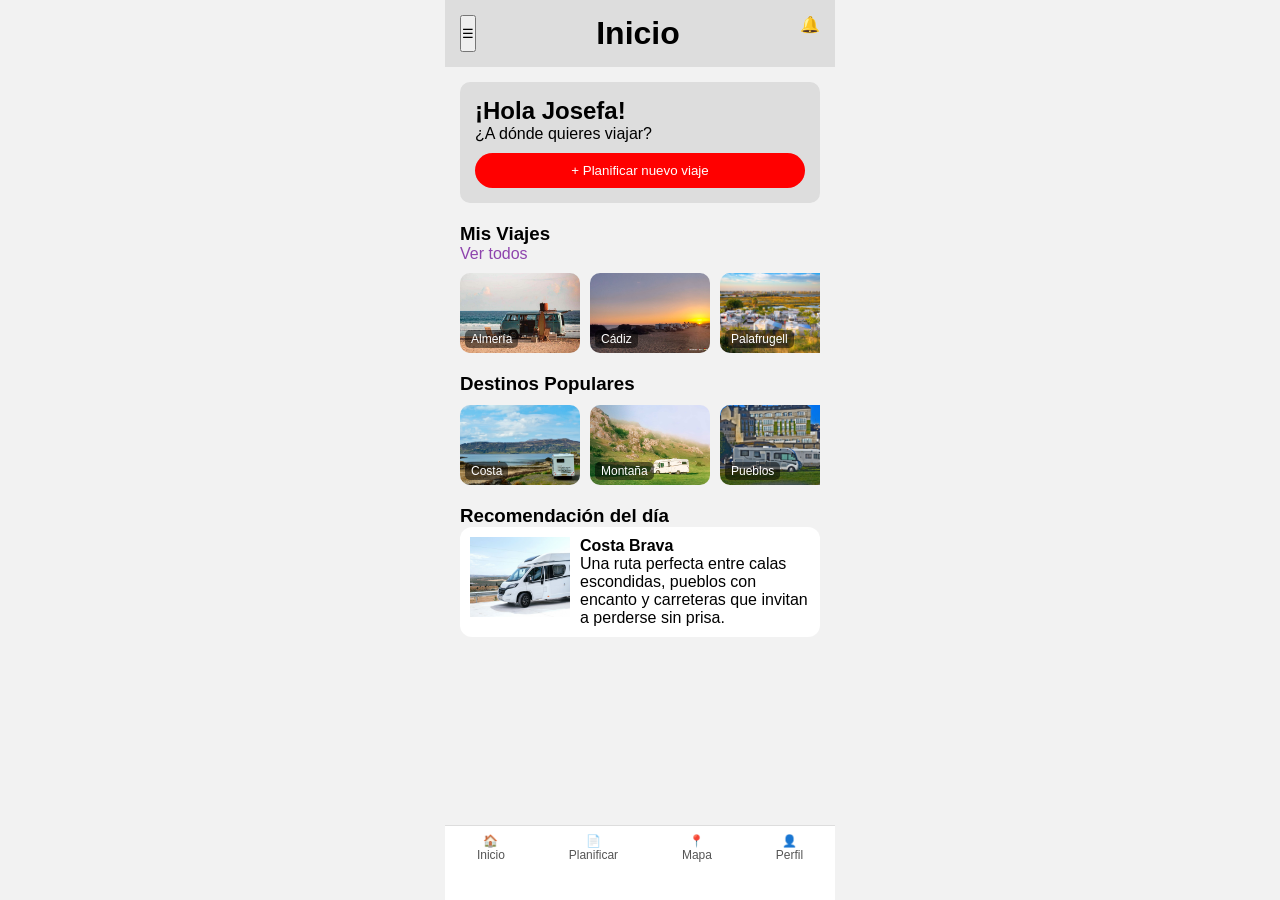
==== commit e04261ac: "Add files via upload" ====
--- a/index.html
+++ b/index.html
@@ -1,110 +1,119 @@
 <!DOCTYPE html>
 <html lang="es">
 <head>
-  <meta charset="UTF-8">
-  <meta name="viewport" content="width=device-width, initial-scale=1.0, viewport-fit=cover">
-  <title>Planicamper</title>
-  <link rel="stylesheet" href="styles.css">
+  <meta charset="UTF-8">                                                                            <!-- Define el juego de caracteres UTF-8, es necesario para tildes, ñ... -->
+  <meta name="viewport" content="width=device-width, initial-scale=1.0, viewport-fit=cover">        <!-- Viewport para que se vea bien en móviles -->
+  <title>Planicamper</title>                                                                        <!-- Título -->
+  <link rel="stylesheet" href="styles.css">                                                         <!-- Hoja de estilos
+  
+  -->
 </head>
 <body>
 
-<div id="menu" class="menu">
-  <div>
-    <div class="logo">LOGO PLANICAMPER</div>
+<!-- ==================== MENÚ LATERAL ==================== -->
+<div id="menu" class="menu">                      <!-- Contenedor del menú lateral  -->
+  <div>                                           <!-- Contenedor para organizar el menú -->
+    <div class="logo">LOGO PLANICAMPER</div>      <!-- Logo de la app -->
 
-    <div class="user">
-      <div class="avatar"></div>
-      <span>Arlene Mckinney</span>
+    <div class="user">                            <!-- Info user -->
+      <div class="avatar"></div>                  <!-- Espacio para la foto de perfil del usuario -->
+      <span>Josefa</span>                         <!-- Nombre  user -->
     </div>
 
-    <ul class="menu-items">
-        <li onclick="location.href='index.html'">🏠 Inicio</li>
-        <li onclick="location.href='misviajes.html'">💾 Mis Viajes Guardados</li>
-        <li onclick="location.href='planificar.html'">➕ Planificar Nuevo Viaje</li>
-        <li>🌍 Destinos populares</li>
-        <li>🗺️ Tu ruta</li>
-        <li>⚙️ Ajustes</li>
-        <li>❓ Ayuda</li>
-        <li>✉️ Enviar Feedback</li>
-        <li>🚪 Cerrar sesión</li>
+    <ul class="menu-items">                                                            <!-- Lista opciones del menú -->
+        <li onclick="location.href='index.html'">🏠 Inicio</li>                        <!-- Página principal -->
+        <li onclick="location.href='misviajes.html'">💾 Mis Viajes Guardados</li>      <!-- Mis Viajes -->
+        <li onclick="location.href='planificar.html'">➕ Planificar Nuevo Viaje</li>   <!-- Planificar -->
+        <li>🌍 Destinos populares</li>             
+        <li>🗺️ Tu ruta</li>                       
+        <li>⚙️ Ajustes</li>                        
+        <li>❓ Ayuda</li>                          
+        <li>✉️ Enviar Feedback</li>               
+        <li>🚪 Cerrar sesión</li>                 
     </ul>
   </div>
 </div>
 
-<div id="overlay" class="overlay"></div>
+<div id="overlay" class="overlay"></div>          <!-- Fondo oscuro cuando se abre el menú -->
 
-<div class="app">
 
-<header class="header">
-  <button id="menuBtn">☰</button>
-  <h1>Inicio</h1>
-  <span>🔔</span>
+<div class="app">                                 <!-- Contenedor principal de la app -->
+
+<header class="header">                           <!-- Cabecera superior fija -->
+  <button id="menuBtn">☰</button>                <!-- Botón menú lateral -->
+  <h1>Inicio</h1>                                 <!-- Título  -->
+  <span>🔔</span>                                
 </header>
 
-<main class="content">
+<!-- ==================== PÁGINA ==================== -->
 
+<main class="content">                            
+
+  <!-- Sección bienvenida -->
   <div class="welcome">
-    <h2>¡Hola Arlene!</h2>
-    <p>¿A dónde quieres viajar?</p>
-    <button class="primary-btn" onclick="location.href='planificar.html'">+ Planificar nuevo viaje</button>
+    <h2>¡Hola Josefa!</h2>                        <!-- Saludo -->
+    <p>¿A dónde quieres viajar?</p>               
+    <button class="primary-btn" onclick="location.href='planificar.html'">+ Planificar nuevo viaje</button>       <!-- Botón grande que lleva a planificar -->
   </div>
 
-<div class="section">
-  <div class="section-header">
-    <h3>Mis Viajes</h3>
-    <span onclick="location.href='misviajes.html'" style="cursor: pointer; color: #8e44ad;">Ver todos</span>
+  <!-- Sección Mis Viajes -->
+  <div class="section">
+    <div class="section-header">
+      <h3>Mis Viajes</h3>                         <!-- Título sección -->
+      <span onclick="location.href='misviajes.html'" style="cursor: pointer; color: #8e44ad;">Ver todos</span>  <!-- Enlace para ver todos los viajes guardados -->
+    </div>
+
+    <div class="scroll-container">                <!-- Carrusel horizontal de viajes -->
+      <div class="small-card" onclick="location.href='misviajes.html?id=1'">
+        <img src="InicioFotos/1.jpg">             <!-- Imagen del viaje -->
+        <span>Almería</span>                      <!-- Nombre del viaje -->
+      </div>
+      <div class="small-card" onclick="location.href='misviajes.html?id=2'">
+        <img src="InicioFotos/2.jpg">
+        <span>Cádiz</span>
+      </div>
+      <div class="small-card" onclick="location.href='misviajes.html?id=3'">
+        <img src="InicioFotos/3.jpg">
+        <span>Palafrugell</span>
+      </div>
+      <div class="small-card" onclick="location.href='misviajes.html?id=4'">
+        <img src="InicioFotos/4.jpg">
+        <span>Pirineos</span>
+      </div>
+      <div class="small-card" onclick="location.href='misviajes.html?id=5'">
+        <img src="InicioFotos/5.jpg">
+        <span>Alpes</span>
+      </div>
+    </div>
   </div>
 
-  <div class="scroll-container">
-    <div class="small-card" onclick="location.href='misviajes.html?id=1'">
-      <img src="InicioFotos/1.jpg">
-      <span>Almería</span>
-    </div>
-    <div class="small-card" onclick="location.href='misviajes.html?id=2'">
-      <img src="InicioFotos/2.jpg">
-      <span>Cádiz</span>
-    </div>
-    <div class="small-card" onclick="location.href='misviajes.html?id=3'">
-      <img src="InicioFotos/3.jpg">
-      <span>Palafrugell</span>
-    </div>
-    <div class="small-card" onclick="location.href='misviajes.html?id=4'">
-      <img src="InicioFotos/4.jpg">
-      <span>Pirineos</span>
-    </div>
-    <div class="small-card" onclick="location.href='misviajes.html?id=5'">
-      <img src="InicioFotos/5.jpg">
-      <span>Alpes</span>
+  <!-- Sección Destinos Populares -->
+  <div class="section">
+    <h3>Destinos Populares</h3>                   <!-- Título de la sección -->
+    <div class="scroll-container">                <!-- Carrusel horizontal -->
+      <div class="small-card"><img src="InicioFotos/6.jpg"><span>Costa</span></div>          <!-- Nombre del viaje e imagen -->
+      <div class="small-card"><img src="InicioFotos/7.jpg"><span>Montaña</span></div>
+      <div class="small-card"><img src="InicioFotos/8.jpg"><span>Pueblos</span></div>
+      <div class="small-card"><img src="InicioFotos/9.jpg"><span>Interior</span></div>
+      <div class="small-card"><img src="InicioFotos/10.jpg"><span>Ríos</span></div>
     </div>
   </div>
-</div>
 
-<div class="section">
-  <h3>Destinos Populares</h3>
-
-  <div class="scroll-container">
-    <div class="small-card"><img src="InicioFotos/6.jpg"><span>Costa</span></div>
-    <div class="small-card"><img src="InicioFotos/7.jpg"><span>Montaña</span></div>
-    <div class="small-card"><img src="InicioFotos/8.jpg"><span>Pueblos</span></div>
-    <div class="small-card"><img src="InicioFotos/9.jpg"><span>Interior</span></div>
-    <div class="small-card"><img src="InicioFotos/10.jpg"><span>Ríos</span></div>
-  </div>
-</div>
-
-<div class="section">
-  <h3>Recomendación del día</h3>
-
-  <div class="recommendation">
-    <img src="InicioFotos/11.jpg">
-    <div class="rec-text">
-      <strong>Costa Brava</strong>
-      <p>Una ruta perfecta entre calas escondidas, pueblos con encanto y carreteras que invitan a perderse sin prisa.</p>
+  <!-- Recomendación del día -->
+  <div class="section">
+    <h3>Recomendación del día</h3>                <!-- Título sección -->
+    <div class="recommendation">                  <!-- Tarjeta recomendación -->
+      <img src="InicioFotos/11.jpg">              <!-- Imagen recomendación -->
+      <div class="rec-text">                      <!-- Texto recomendación -->
+        <strong>Costa Brava</strong>              <!-- Título -->
+        <p>Una ruta perfecta entre calas escondidas, pueblos con encanto y carreteras que invitan a perderse sin prisa.</p>  <!-- Descripción -->
+      </div>
     </div>
   </div>
-</div>
 
 </main>
 
+<!-- Barra de navegación inferior -->
 <nav class="bottom-nav">
   <div onclick="location.href='index.html'">🏠<span>Inicio</span></div>
   <div onclick="location.href='planificar.html'">📄<span>Planificar</span></div>
@@ -114,6 +123,6 @@
 
 </div>
 
-<script src="inicio.js"></script>
+<script src="inicio.js"></script>                 <!-- JavaScript de esta página -->
 </body>
 </html>
--- a/styles.css
+++ b/styles.css
@@ -1,66 +1,68 @@
-/* ===================================================== */
+/* ====================================================== */
 /* =================== RESET GENERAL ==================== */
-/* ===================================================== */
+/* ====================================================== */
+
 * {
-  margin: 0;
-  padding: 0;
-  box-sizing: border-box;
-  font-family: Arial;
+  margin: 0;                    /* Elimina los márgenes por defecto del navegador */
+  padding: 0;                   /* Elimina el padding por defecto */
+  box-sizing: border-box;       /* Hace que width/height incluya padding y border */
+  font-family: Arial;           /* Fuente por defecto para toda la app */
 }
 
 body {
-  background: #f2f2f2;
-  max-width: 390px;
-  margin: auto;
-  overflow-x: hidden;
-  width: 100%; /* 🔧 FIX APK */
-}
-
-/* ===================================================== */
+  background: #f2f2f2;        /* Color de fondo claro */
+  max-width: 390px;             /* Ancho máximo típical de móvil */
+  margin: auto;                 /* Centra la app horizontalmente */
+  overflow-x: hidden;           /* Para evitar scroll horizontal no deseado */
+  width: 100%;                  /* Asegura que ocupe todo el ancho disponible */
+}
+
+/* ====================================================== */
 /* ======================= APP BASE ===================== */
-/* ===================================================== */
+/* ====================================================== */
+
 .app {
-  min-height: 100vh;
-  display: flex;
-  flex-direction: column;
-}
-
-/* HEADER */
+  min-height: 100vh;            /* Ocupa al menos toda la altura de la pantalla */
+  display: flex;                /* Usa flexbox para distribuir el contenido */
+  flex-direction: column;       /* Organiza los hijos en columna */
+}
+
+/************************************/
+/* HEADER (usado en todos los HTML) */
+/************************************/
 .header {
   display: flex;
   justify-content: space-between;
   background: #ddd;
   padding: 15px;
-
-  /* 🔧 FIX APK (barra superior Android) */
-  padding-top: calc(15px + env(safe-area-inset-top));
-
+  padding-top: calc(15px + env(safe-area-inset-top)); /* Respeta notch/barra superior en iOS/Android */
   position: sticky;
   top: 0;
   z-index: 10;
 }
 
-/* CONTENIDO */
+/***********************/
+/* CONTENIDO PRINCIPAL */
+/***********************/
 .content {
   padding: 15px;
-
-  /* 🔧 FIX APK (espacio para navbar inferior) */
-  padding-bottom: calc(120px + env(safe-area-inset-bottom));
-
-  flex: 1;
-  overflow-y: auto;
-}
-
-/* MENÚ */
+  padding-bottom: calc(120px + env(safe-area-inset-bottom));    /* Espacio extra para la barra inferior ya que en la app quedaba encima de la botonera del móvil*/
+  flex: 1;                                                      /* Ocupa todo el espacio disponible */
+  overflow-y: auto;                                             /* Permite scroll vertical si el contenido es largo */
+}
+
+/****************/
+/* MENÚ LATERAL */
+/****************/
 .menu {
   position: fixed;
-  left: -260px;
+  left: -260px;             /* Oculto por defecto, truquete para que esté ocualto y solo salga al iniciarse*/
   top: 0;
   width: 260px;
   height: 100%;
   background: #2f2f2f;
   color: white;
-  transition: 0.3s;
+  transition: 0.3s;         /* Animación suave al abrir/cerrar */
   z-index: 10000;
   padding: 20px 15px;
   display: flex;
@@ -68,57 +70,12 @@
 }
 
 .menu.active {
-  left: 0;
-}
-
-.logo {
-  border: 1px solid #555;
-  padding: 15px;
-  text-align: center;
-  margin-bottom: 20px;
-  font-weight: bold;
-}
-
-.user {
-  display: flex;
-  align-items: center;
-  margin-bottom: 25px;
-  gap: 10px;
-}
-
-.avatar {
-  width: 40px;
-  height: 40px;
-  background: gray;
-  border-radius: 50%;
-}
-
-.menu-items {
-  list-style: none;
-}
-
-.menu-items li {
-  display: flex;
-  align-items: center;
-  gap: 12px;
-  padding: 12px 10px;
-  border-radius: 8px;
-  font-size: 14px;
-  cursor: pointer;
-}
-
-.menu-items li:hover {
-  background: #444;
-}
-
-.menu-items li:last-child {
-  margin-top: 20px;
-  border-top: 1px solid #555;
-  padding-top: 15px;
-  color: #ff6b6b;
-}
-
-/* OVERLAY */
+  left: 0;                  /* Muestra el menú */
+}
+
+/**************************/
+/* OVERLAY (fondo oscuro) */
+/**************************/
 .overlay {
   position: fixed;
   width: 100%;
@@ -126,8 +83,7 @@
   background: rgba(0,0,0,0.4);
   opacity: 0;
   visibility: hidden;
-
-  z-index: 9999; /* 🔧 FIX APK */
+  z-index: 9999;            /* Asegura que esté por encima de todo (Sin esto en Rutas no habia manera de poner el menú por encima del mapa)*/
 }
 
 .overlay.active {
@@ -135,7 +91,9 @@
   visibility: visible;
 }
 
-/* NAVBAR */
+/********************************/
+/* BARRA DE NAVEGACIÓN INFERIOR */
+/********************************/
 .bottom-nav {
   position: fixed;
   bottom: 0;
@@ -145,12 +103,9 @@
   justify-content: space-around;
   background: #ffffff;
   border-top: 1px solid #ddd;
-
-  /* 🔧 FIX APK (barra inferior Android) */
   padding: 8px 0;
-  padding-bottom: calc(15px + env(safe-area-inset-bottom));
+  padding-bottom: calc(15px + env(safe-area-inset-bottom)); /* Respeta barra inferior del móvil (Se quedaba debajo de los botones de navegacion del móvil) */
   height: calc(75px + env(safe-area-inset-bottom));
-
   z-index: 100;
 }
 
@@ -162,7 +117,10 @@
   color: #555;
 }
 
-/* INICIO */
+/* ===================================================== */
+/* ======================= INICIO ====================== */
+/* ===================================================== */
+
 .welcome {
   background: #ddd;
   padding: 15px;
@@ -192,19 +150,6 @@
 
 .scroll-container::-webkit-scrollbar {
   display: none;
-}
-
-.card {
-  min-width: 150px;
-  height: 90px;
-  border-radius: 10px;
-  overflow: hidden;
-}
-
-.card img {
-  width: 100%;
-  height: 100%;
-  object-fit: cover;
 }
 
 .small-card {
@@ -246,7 +191,10 @@
   object-fit: cover;
 }
 
-/* PLANIFICAR */
+/* ===================================================== */
+/* ==================== PLANIFICAR ===================== */
+/* ===================================================== */
+
 .plan-box {
   background: #e5e5e5;
   padding: 18px;
@@ -292,7 +240,9 @@
   gap: 5px;
 }
 
-/* TARJETAS TIPO VIAJE*/
+/*****************************/
+/* Tarjetas de tipo de viaje */
+/*****************************/
 .plan-card {
   min-width: 100px;
   height: 100px;
@@ -339,7 +289,6 @@
   pointer-events: none;
 }
 
-/* Botón continuar */
 .plan-btn {
   width: 100%;
   padding: 15px;
@@ -349,7 +298,10 @@
   border: none;
 }
 
-/* RUTA */
+/* ===================================================== */
+/* ======================= RUTA ========================= */
+/* ===================================================== */
+
 #map {
   width: 100%;
   height: 52vh;
@@ -416,7 +368,9 @@
   height: 100vh !important;
 }
 
-/* CORRECCIÓN PARA QUE EL OVERLAY CIERRE CORRECTAMENTE EN RUTA */
+/****************************************/
+/* Corrección específica para ruta.html */
+/****************************************/
 #map, .route-panel {
   z-index: 1;
 }
